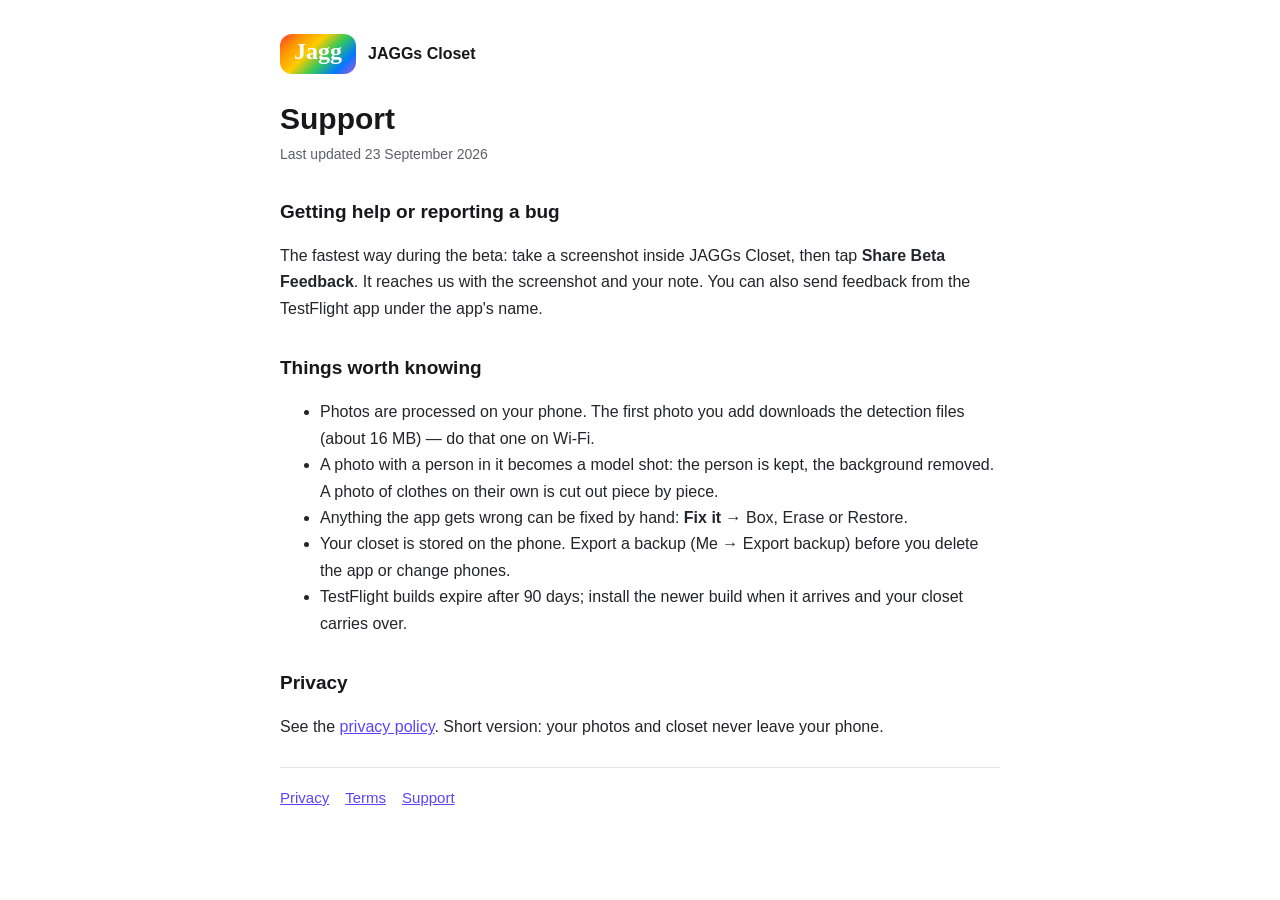
==== support.html @ 1c5bda32 "Privacy policy, terms and support pages for JAGGs Closet" ====
<!DOCTYPE html><html lang="en"><head><meta charset="utf-8"><meta name="viewport" content="width=device-width,initial-scale=1">
<title>Support — JAGGs Closet</title><link rel="stylesheet" href="style.css"></head><body><div class="wrap">
<header><span class="logo">Jagg</span><strong>JAGGs Closet</strong></header>
<h1>Support</h1><p class="updated">Last updated 23 September 2026</p>
<h2>Getting help or reporting a bug</h2>
<p>The fastest way during the beta: take a screenshot inside JAGGs Closet, then tap <strong>Share Beta Feedback</strong>. It reaches us with the screenshot and your note. You can also send feedback from the TestFlight app under the app's name.</p>
<h2>Things worth knowing</h2>
<ul>
<li>Photos are processed on your phone. The first photo you add downloads the detection files (about 16 MB) — do that one on Wi-Fi.</li>
<li>A photo with a person in it becomes a model shot: the person is kept, the background removed. A photo of clothes on their own is cut out piece by piece.</li>
<li>Anything the app gets wrong can be fixed by hand: <strong>Fix it</strong> → Box, Erase or Restore.</li>
<li>Your closet is stored on the phone. Export a backup (Me → Export backup) before you delete the app or change phones.</li>
<li>TestFlight builds expire after 90 days; install the newer build when it arrives and your closet carries over.</li>
</ul>
<h2>Privacy</h2>
<p>See the <a href="index.html">privacy policy</a>. Short version: your photos and closet never leave your phone.</p>
<nav><a href="index.html">Privacy</a><a href="terms.html">Terms</a><a href="support.html">Support</a></nav></div></body></html>
---- style.css ----
:root{--ink:#17171c;--muted:#5f5f6a;--line:#e6e6ec;--accent:#5a45ff;color-scheme:light}
*{box-sizing:border-box}
body{margin:0;background:#fff;color:var(--ink);font:16px/1.65 -apple-system,BlinkMacSystemFont,"Segoe UI",Roboto,Helvetica,Arial,sans-serif;padding:0 20px 60px}
.wrap{max-width:720px;margin:0 auto}
header{padding:34px 0 10px;display:flex;align-items:center;gap:12px}
.logo{display:inline-flex;align-items:center;justify-content:center;height:40px;padding:0 14px 4px;border-radius:12px;color:#fff;font-family:'Snell Roundhand','Brush Script MT',cursive;font-size:24px;font-weight:700;background:linear-gradient(135deg,#ff3b30,#ff9500 20%,#ffcc00 40%,#34c759 60%,#007aff 80%,#af52de)}
h1{font-size:30px;line-height:1.15;margin:18px 0 6px}
h2{font-size:19px;margin:30px 0 8px}
p,li{color:#24242c}
.lead{font-size:17px}
.muted{color:var(--muted)}
.updated{color:var(--muted);font-size:14px;margin:0 0 22px}
.box{border:1px solid var(--line);border-radius:14px;padding:14px 16px;margin:18px 0;background:#fafafd}
table{width:100%;border-collapse:collapse;margin:10px 0 0}
td{padding:8px 0;border-top:1px solid var(--line);vertical-align:top;font-size:15px}
td:first-child{width:45%;color:var(--muted)}
nav{margin:26px 0 0;padding-top:18px;border-top:1px solid var(--line);font-size:15px}
nav a{color:var(--accent);margin-right:16px}
a{color:var(--accent)}
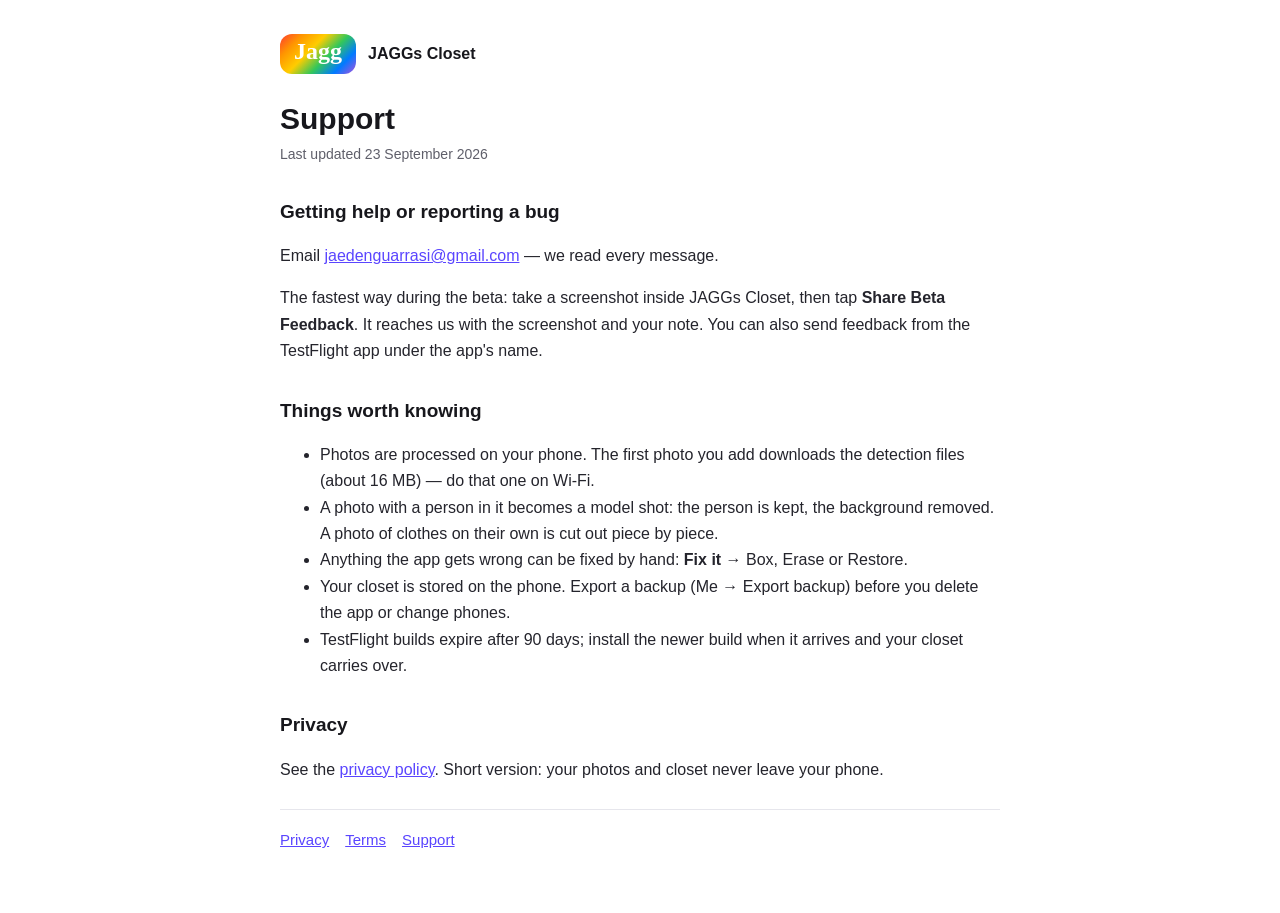
==== commit 440d18f4: "Add contact email" ====
--- a/support.html
+++ b/support.html
@@ -3,6 +3,7 @@
 <header><span class="logo">Jagg</span><strong>JAGGs Closet</strong></header>
 <h1>Support</h1><p class="updated">Last updated 23 September 2026</p>
 <h2>Getting help or reporting a bug</h2>
+<p>Email <a href="mailto:jaedenguarrasi@gmail.com">jaedenguarrasi@gmail.com</a> — we read every message.</p>
 <p>The fastest way during the beta: take a screenshot inside JAGGs Closet, then tap <strong>Share Beta Feedback</strong>. It reaches us with the screenshot and your note. You can also send feedback from the TestFlight app under the app's name.</p>
 <h2>Things worth knowing</h2>
 <ul>
